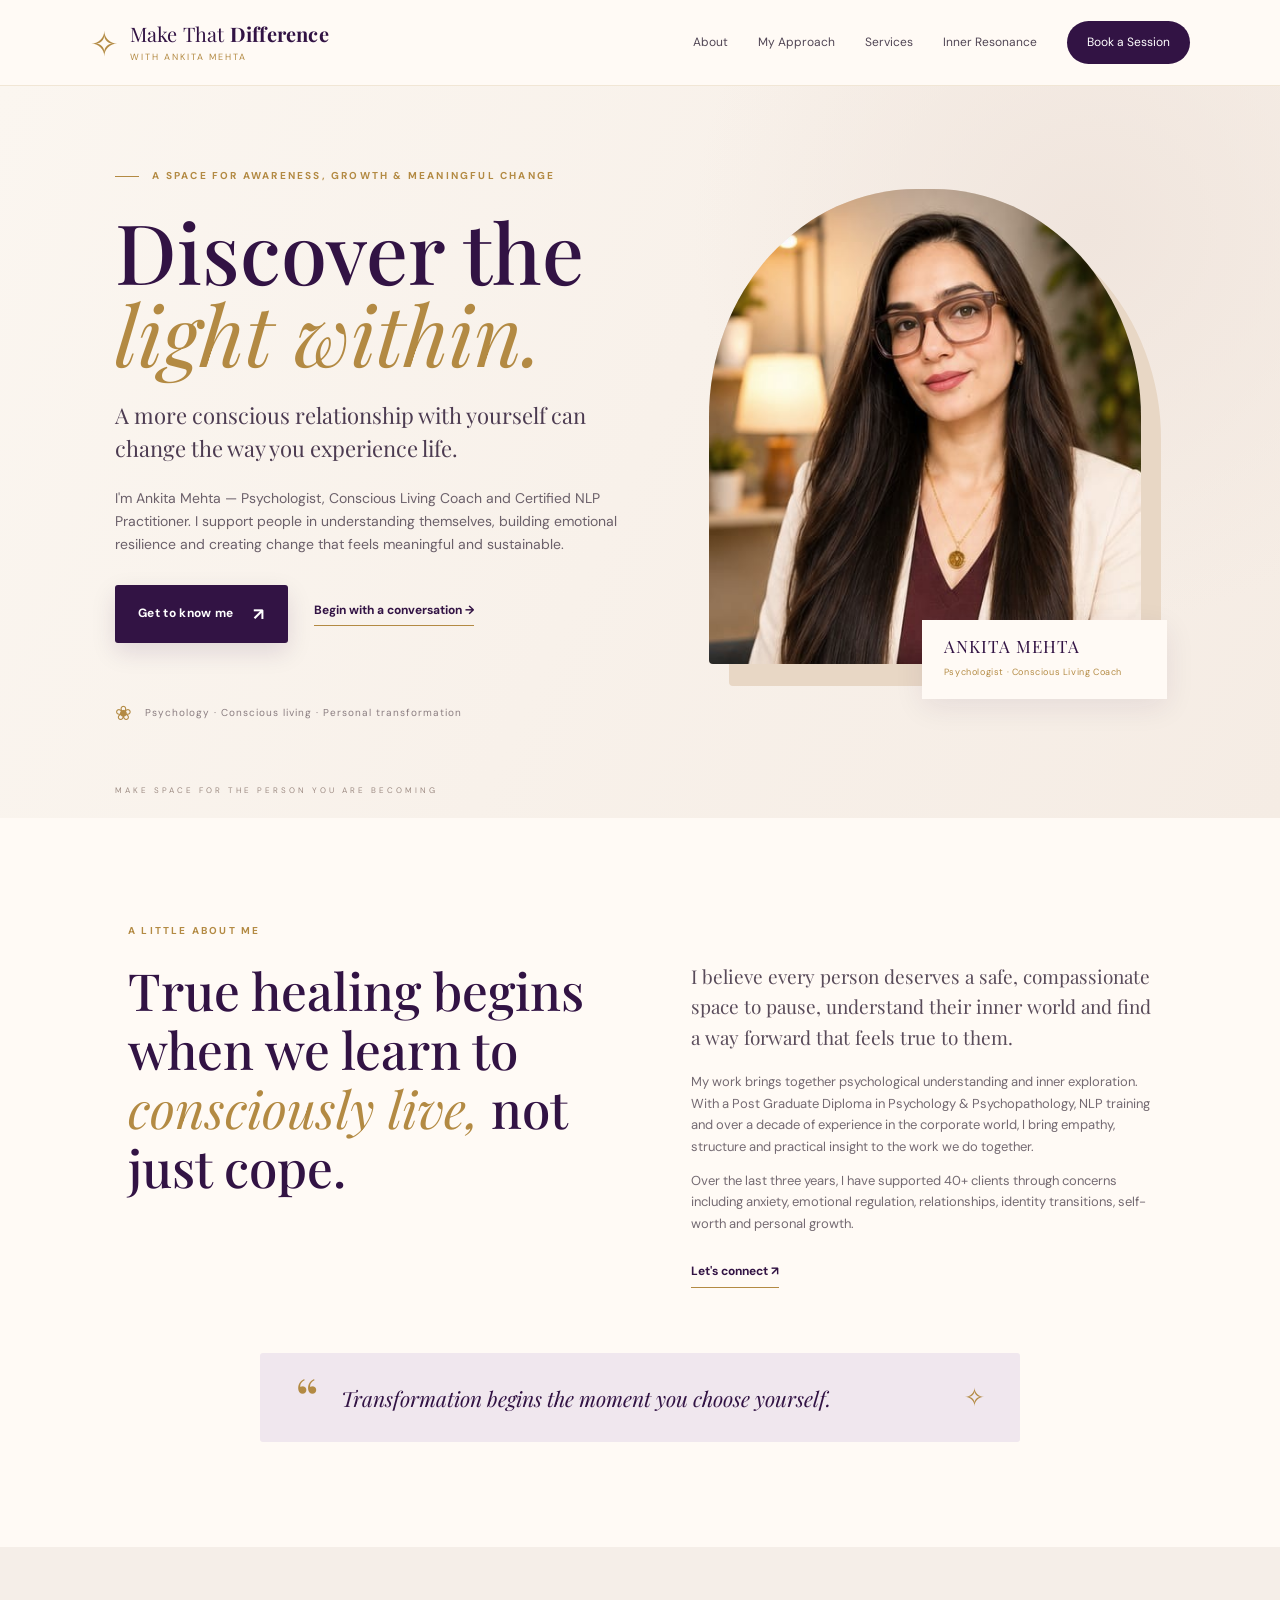
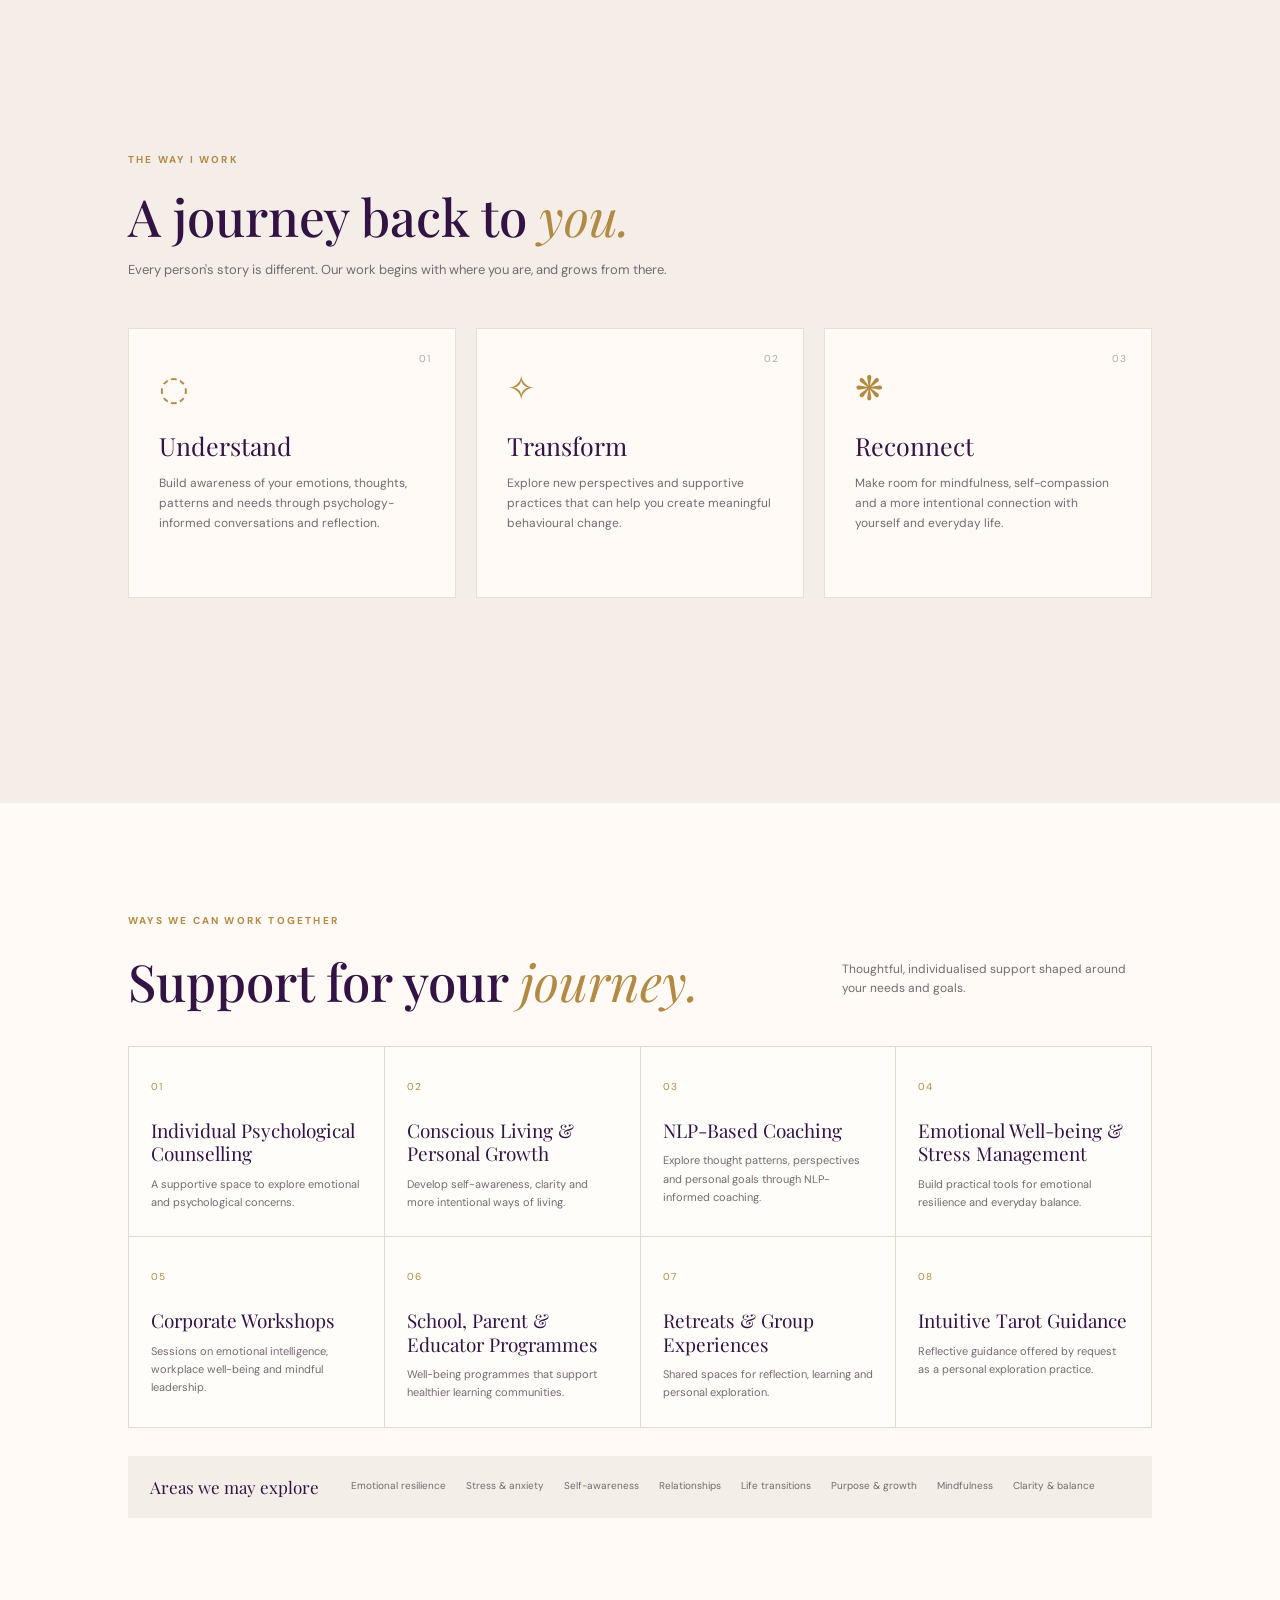
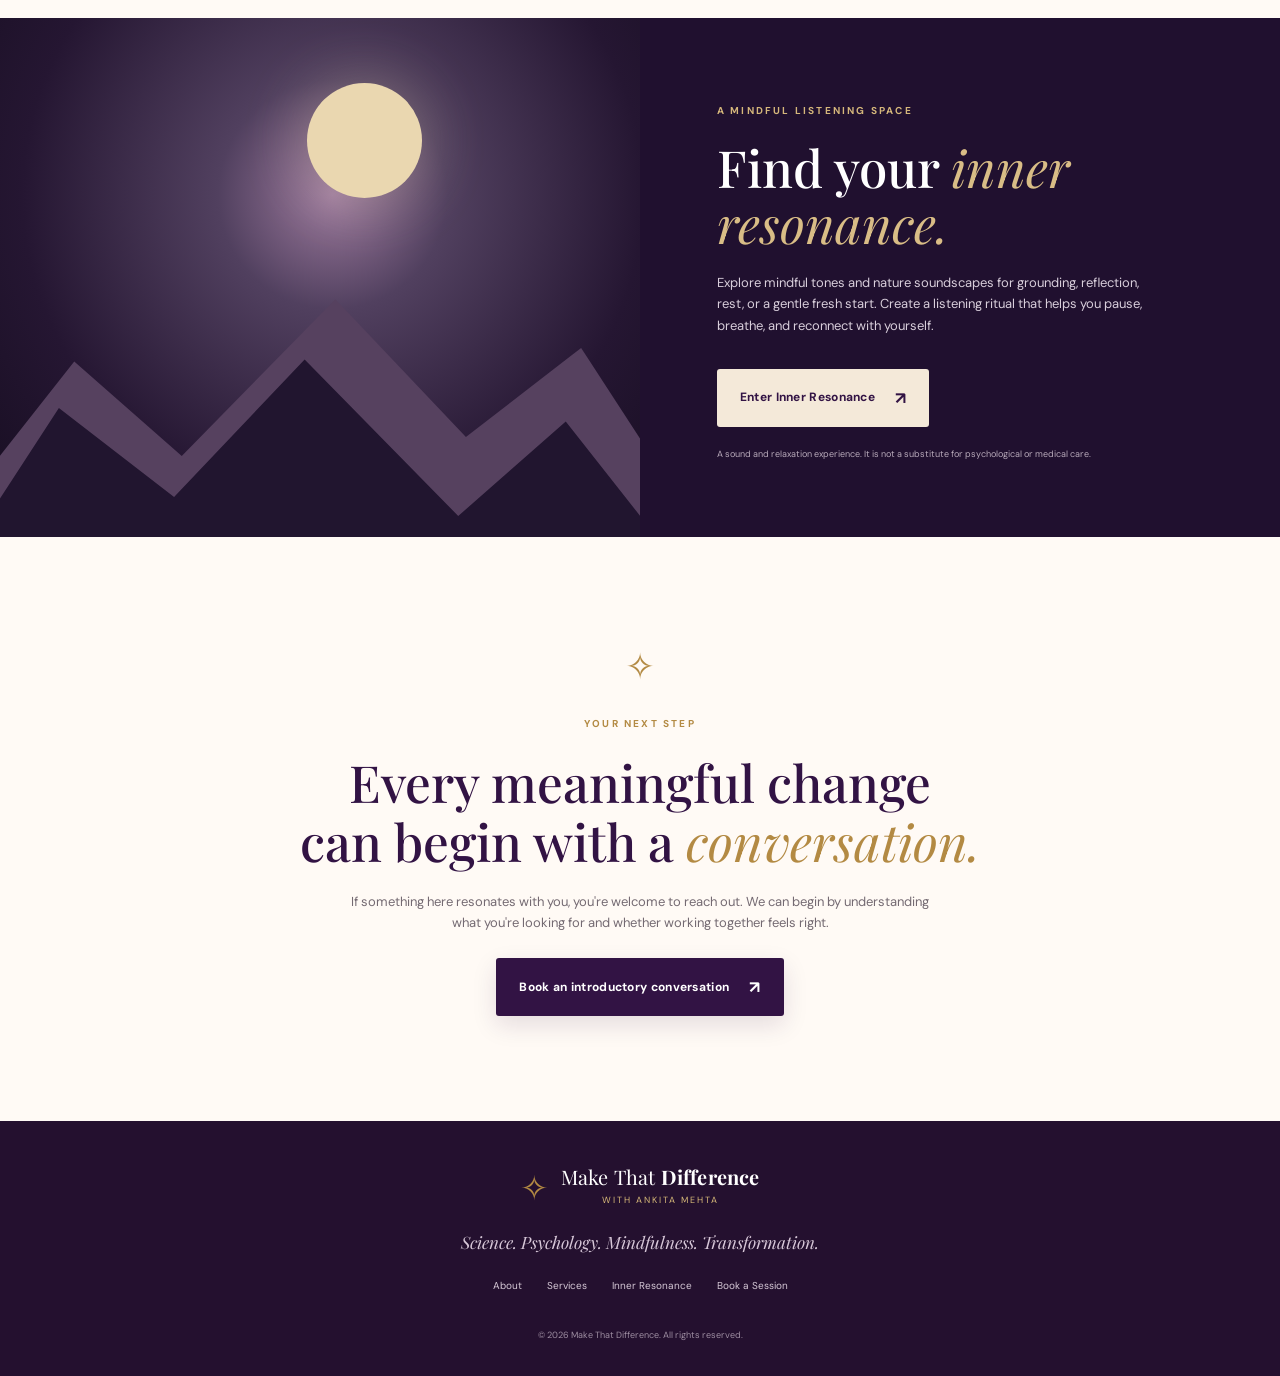
==== index.html @ 9e971b2a "Add files via upload" ====
<!doctype html>
<html lang="en">
<head>
  <meta charset="utf-8">
  <meta name="viewport" content="width=device-width, initial-scale=1">
  <meta name="theme-color" content="#f7f0e9">
  <meta name="description" content="Make That Difference with Ankita Mehta — psychologist, conscious living coach and certified NLP practitioner. Explore counselling, coaching and mindful sound experiences.">
  <title>Make That Difference | Ankita Mehta</title>
  <link rel="preconnect" href="https://fonts.googleapis.com">
  <link rel="preconnect" href="https://fonts.gstatic.com" crossorigin>
  <link href="https://fonts.googleapis.com/css2?family=DM+Sans:wght@400;500;600;700&family=Playfair+Display:wght@400;500;600;700&display=swap" rel="stylesheet">
  <link rel="stylesheet" href="styles.css">
</head>
<body>
<header class="site-header">
  <a class="brand" href="#home" aria-label="Make That Difference home">
    <span class="brand-mark">✧</span><span>Make That <b>Difference</b><small>WITH ANKITA MEHTA</small></span>
  </a>
  <button class="menu-toggle" aria-label="Open menu" aria-expanded="false">☰</button>
  <nav class="nav">
    <a href="#about">About</a><a href="#approach">My Approach</a><a href="#services">Services</a><a href="#inner-resonance">Inner Resonance</a>
    <a class="nav-cta" href="#" data-booking>Book a Session</a>
  </nav>
</header>

<main id="home">
  <section class="hero">
    <div class="hero-copy">
      <p class="eyebrow"><span></span> A space for awareness, growth & meaningful change</p>
      <h1>Discover the<br><em>light within.</em></h1>
      <p class="hero-lead">A more conscious relationship with yourself can change the way you experience life.</p>
      <p class="hero-intro">I'm Ankita Mehta — Psychologist, Conscious Living Coach and Certified NLP Practitioner. I support people in understanding themselves, building emotional resilience and creating change that feels meaningful and sustainable.</p>
      <div class="hero-actions"><a class="button button-primary" href="#about">Get to know me <span>↗</span></a><a class="text-link" href="#" data-booking>Begin with a conversation <span>→</span></a></div>
      <div class="hero-note"><span class="tiny-lotus">❀</span> Psychology · Conscious living · Personal transformation</div>
    </div>
    <div class="hero-visual">
      <div class="portrait-frame"><img src="ankita-portrait.jpg" alt="Ankita Mehta, psychologist and conscious living coach"></div>
      <div class="portrait-caption"><span>ANKITA MEHTA</span><small>Psychologist · Conscious Living Coach</small></div>
      <div class="gold-orbit"></div>
    </div>
    <div class="hero-bottom-mark">MAKE SPACE FOR THE PERSON YOU ARE BECOMING</div>
  </section>

  <section class="intro-section section-wrap" id="about">
    <div class="section-kicker">A LITTLE ABOUT ME</div>
    <div class="intro-grid">
      <h2>True healing begins when we learn to <em>consciously live,</em> not just cope.</h2>
      <div class="intro-text">
        <p>I believe every person deserves a safe, compassionate space to pause, understand their inner world and find a way forward that feels true to them.</p>
        <p>My work brings together psychological understanding and inner exploration. With a Post Graduate Diploma in Psychology &amp; Psychopathology, NLP training and over a decade of experience in the corporate world, I bring empathy, structure and practical insight to the work we do together.</p>
        <p>Over the last three years, I have supported 40+ clients through concerns including anxiety, emotional regulation, relationships, identity transitions, self-worth and personal growth.</p>
        <a class="underlined-link" href="#" data-booking>Let's connect <span>↗</span></a>
      </div>
    </div>
    <div class="quote-band"><span>“</span><p>Transformation begins the moment you choose yourself.</p><span class="quote-flower">✧</span></div>
  </section>

  <section class="approach-section" id="approach">
    <div class="section-wrap">
      <div class="section-kicker">THE WAY I WORK</div>
      <h2 class="section-title">A journey back to <em>you.</em></h2>
      <p class="section-subtitle">Every person's story is different. Our work begins with where you are, and grows from there.</p>
      <div class="pillars">
        <article class="pillar"><div class="pillar-number">01</div><div class="pillar-icon">◌</div><h3>Understand</h3><p>Build awareness of your emotions, thoughts, patterns and needs through psychology-informed conversations and reflection.</p></article>
        <article class="pillar"><div class="pillar-number">02</div><div class="pillar-icon">✧</div><h3>Transform</h3><p>Explore new perspectives and supportive practices that can help you create meaningful behavioural change.</p></article>
        <article class="pillar"><div class="pillar-number">03</div><div class="pillar-icon">❋</div><h3>Reconnect</h3><p>Make room for mindfulness, self-compassion and a more intentional connection with yourself and everyday life.</p></article>
      </div>
    </div>
  </section>

  <section class="services-section section-wrap" id="services">
    <div class="section-kicker">WAYS WE CAN WORK TOGETHER</div>
    <div class="services-heading"><h2>Support for your <em>journey.</em></h2><p>Thoughtful, individualised support shaped around your needs and goals.</p></div>
    <div class="service-grid">
      <article class="service-card"><span>01</span><h3>Individual Psychological Counselling</h3><p>A supportive space to explore emotional and psychological concerns.</p></article>
      <article class="service-card"><span>02</span><h3>Conscious Living &amp; Personal Growth</h3><p>Develop self-awareness, clarity and more intentional ways of living.</p></article>
      <article class="service-card"><span>03</span><h3>NLP-Based Coaching</h3><p>Explore thought patterns, perspectives and personal goals through NLP-informed coaching.</p></article>
      <article class="service-card"><span>04</span><h3>Emotional Well-being &amp; Stress Management</h3><p>Build practical tools for emotional resilience and everyday balance.</p></article>
      <article class="service-card"><span>05</span><h3>Corporate Workshops</h3><p>Sessions on emotional intelligence, workplace well-being and mindful leadership.</p></article>
      <article class="service-card"><span>06</span><h3>School, Parent &amp; Educator Programmes</h3><p>Well-being programmes that support healthier learning communities.</p></article>
      <article class="service-card"><span>07</span><h3>Retreats &amp; Group Experiences</h3><p>Shared spaces for reflection, learning and personal exploration.</p></article>
      <article class="service-card"><span>08</span><h3>Intuitive Tarot Guidance</h3><p>Reflective guidance offered by request as a personal exploration practice.</p></article>
    </div>
    <div class="support-strip"><b>Areas we may explore</b><span>Emotional resilience</span><span>Stress &amp; anxiety</span><span>Self-awareness</span><span>Relationships</span><span>Life transitions</span><span>Purpose &amp; growth</span><span>Mindfulness</span><span>Clarity &amp; balance</span></div>
  </section>

  <section class="resonance-section" id="inner-resonance">
    <div class="resonance-art" aria-hidden="true"><div class="moon"></div><div class="mountain mountain-back"></div><div class="mountain mountain-front"></div></div>
    <div class="resonance-copy">
      <div class="section-kicker light">A MINDFUL LISTENING SPACE</div>
      <h2>Find your <em>inner resonance.</em></h2>
      <p>Explore mindful tones and nature soundscapes for grounding, reflection, rest, or a gentle fresh start. Create a listening ritual that helps you pause, breathe, and reconnect with yourself.</p>
      <a class="button button-light" href="inner-resonance/">Enter Inner Resonance <span>↗</span></a>
      <small>A sound and relaxation experience. It is not a substitute for psychological or medical care.</small>
    </div>
  </section>

  <section class="closing-section section-wrap">
    <div class="closing-flower">✧</div><div class="section-kicker">YOUR NEXT STEP</div>
    <h2>Every meaningful change<br>can begin with a <em>conversation.</em></h2>
    <p>If something here resonates with you, you're welcome to reach out. We can begin by understanding what you're looking for and whether working together feels right.</p>
    <a class="button button-primary" href="#" data-booking>Book an introductory conversation <span>↗</span></a>
  </section>
</main>

<footer class="site-footer">
  <a class="brand footer-brand" href="#home"><span class="brand-mark">✧</span><span>Make That <b>Difference</b><small>WITH ANKITA MEHTA</small></span></a>
  <p>Science. Psychology. Mindfulness. Transformation.</p>
  <div class="footer-links"><a href="#about">About</a><a href="#services">Services</a><a href="inner-resonance/">Inner Resonance</a><a href="#" data-booking>Book a Session</a></div>
  <small>© <span id="year"></span> Make That Difference. All rights reserved.</small>
</footer>
<script src="site-config.js"></script>
<script src="script.js"></script>
</body>
</html>
---- styles.css ----
:root{--cream:#f8f2eb;--paper:#fffaf5;--plum:#321344;--plum2:#4c2860;--gold:#b38a43;--ink:#33283a;--muted:#746a72;--line:#e7d8c7}
*{box-sizing:border-box}html{scroll-behavior:smooth}body{margin:0;background:var(--paper);color:var(--ink);font-family:"DM Sans",sans-serif;line-height:1.65}a{color:inherit;text-decoration:none}.site-header{height:86px;padding:0 7vw;display:flex;align-items:center;justify-content:space-between;background:rgba(255,250,245,.94);position:sticky;top:0;z-index:20;border-bottom:1px solid rgba(179,138,67,.18);backdrop-filter:blur(12px)}.brand{display:flex;align-items:center;gap:12px;color:var(--plum);font-family:"Playfair Display",serif;font-size:20px;line-height:1.05;letter-spacing:.2px}.brand b{font-weight:700}.brand small{display:block;font:9px "DM Sans",sans-serif;letter-spacing:2px;margin-top:7px;color:var(--gold)}.brand-mark{font-size:34px;color:var(--gold)}.nav{display:flex;align-items:center;gap:30px;font-size:12px;color:#514655}.nav a:hover,.text-link:hover{color:var(--gold)}.nav-cta{padding:12px 20px;background:var(--plum);color:white!important;border-radius:30px}.menu-toggle{display:none;background:none;border:0;font-size:24px;color:var(--plum)}
.hero{min-height:670px;padding:72px 9vw 88px;display:grid;grid-template-columns:1.05fr .95fr;align-items:center;gap:6vw;position:relative;overflow:hidden;background:radial-gradient(circle at 85% 20%,#f0e5dd 0,transparent 32%),linear-gradient(115deg,#fbf6f0,#f5ece4)}.hero-copy{max-width:600px;position:relative;z-index:2}.eyebrow,.section-kicker{font-size:10px;letter-spacing:2.2px;text-transform:uppercase;color:var(--gold);font-weight:700}.eyebrow span{display:inline-block;width:24px;height:1px;background:var(--gold);vertical-align:middle;margin-right:9px}.hero h1{font:clamp(56px,6.5vw,88px)/.99 "Playfair Display",serif;color:var(--plum);font-weight:500;margin:25px 0}.hero h1 em,.section-title em,.services-heading em,.resonance-copy h2 em,.closing-section h2 em{color:var(--gold);font-weight:400}.hero-lead{font:22px/1.5 "Playfair Display",serif;max-width:510px;color:#4c3b51}.hero-intro{font-size:14px;color:#6b606a;max-width:520px;margin:20px 0 28px}.hero-actions{display:flex;align-items:center;gap:26px;flex-wrap:wrap}.button{display:inline-flex;align-items:center;gap:20px;padding:15px 23px;border-radius:3px;font-size:12px;font-weight:700;letter-spacing:.3px;transition:.2s}.button span{font-size:17px}.button-primary{background:var(--plum);color:white;box-shadow:0 9px 24px #32134420}.button-primary:hover{background:var(--plum2);transform:translateY(-2px)}.text-link,.underlined-link{font-size:12px;font-weight:700;color:var(--plum);border-bottom:1px solid var(--gold);padding-bottom:5px}.hero-note{margin-top:54px;color:#8a7d80;font-size:10px;letter-spacing:1px}.tiny-lotus{font-size:20px;color:var(--gold);vertical-align:middle;margin-right:8px}.hero-visual{height:510px;position:relative;max-width:450px;width:100%;justify-self:center}.portrait-frame{position:absolute;inset:0 18px 35px 0;overflow:hidden;border-radius:48% 48% 4px 4px;background:#e5d7cb;box-shadow:20px 22px 0 #e8d7c5}.portrait-frame img{width:100%;height:100%;object-fit:cover;object-position:48% 20%;filter:saturate(.9)}.portrait-caption{position:absolute;bottom:0;right:-8px;background:var(--paper);padding:15px 22px;box-shadow:0 8px 30px #32134415;color:var(--plum);min-width:245px}.portrait-caption span{display:block;font:17px "Playfair Display",serif;letter-spacing:1px}.portrait-caption small{font-size:9px;color:var(--gold);letter-spacing:.6px}.gold-orbit{position:absolute;z-index:-1;width:470px;height:470px;border:1px solid #c5a56c;right:-80px;top:25px;border-radius:50%}.hero-bottom-mark{position:absolute;bottom:20px;left:9vw;color:#9d8b83;font-size:8px;letter-spacing:3px}
.section-wrap{padding:105px 10vw}.intro-section{background:var(--paper)}.intro-grid{display:grid;grid-template-columns:1fr 1fr;gap:8vw;margin-top:22px}.intro-grid h2,.section-title,.services-heading h2,.closing-section h2{font:clamp(34px,4vw,53px)/1.15 "Playfair Display",serif;font-weight:500;color:var(--plum);margin:0}.intro-grid h2 em{color:var(--gold);font-weight:400}.intro-text{font-size:13px;color:var(--muted)}.intro-text p:first-child{font:19px/1.6 "Playfair Display",serif;color:#594b5a;margin-top:0}.underlined-link{display:inline-block;margin-top:15px}.quote-band{margin:65px auto 0;max-width:760px;padding:24px 35px;display:flex;align-items:center;gap:22px;background:#f0e7ee;color:var(--plum);border-radius:3px}.quote-band>span:first-child{font:58px "Playfair Display",serif;line-height:.7;color:var(--gold)}.quote-band p{font:italic 21px "Playfair Display",serif;margin:0}.quote-flower{margin-left:auto;color:var(--gold);font-size:25px}
.approach-section{background:#f5eee8;padding:100px 0}.section-title{margin:18px 0 10px}.section-subtitle{font-size:13px;color:var(--muted);max-width:570px}.pillars{display:grid;grid-template-columns:repeat(3,1fr);gap:20px;margin-top:48px}.pillar{background:#fffaf5;padding:32px 30px 34px;min-height:270px;position:relative;border:1px solid #eadfd5}.pillar-number{position:absolute;right:24px;top:22px;font-size:10px;color:#b7a89c;letter-spacing:1px}.pillar-icon{font-size:34px;color:var(--gold);height:56px}.pillar h3{font:25px "Playfair Display",serif;color:var(--plum);margin:12px 0}.pillar p{font-size:12px;color:var(--muted);margin:0}
.services-section{padding-top:110px;padding-bottom:100px}.services-heading{display:flex;align-items:end;justify-content:space-between;gap:25px;margin:18px 0 35px}.services-heading p{max-width:310px;font-size:12px;color:var(--muted)}.service-grid{display:grid;grid-template-columns:repeat(4,1fr);border-top:1px solid var(--line);border-left:1px solid var(--line)}.service-card{min-height:190px;padding:25px 22px;border-right:1px solid var(--line);border-bottom:1px solid var(--line);background:#fffdf9;transition:.2s}.service-card:hover{background:#f7eff4}.service-card span{font-size:10px;color:var(--gold);letter-spacing:1px}.service-card h3{font:19px/1.25 "Playfair Display",serif;color:var(--plum);margin:20px 0 9px}.service-card p{font-size:11px;color:var(--muted);margin:0}.support-strip{margin-top:28px;padding:20px 22px;background:#f4eee8;display:flex;flex-wrap:wrap;align-items:center;gap:12px 20px;font-size:10px;color:#746a72}.support-strip b{color:var(--plum);font:17px "Playfair Display",serif;margin-right:12px}
.resonance-section{background:#20102f;color:white;display:grid;grid-template-columns:1fr 1fr;min-height:430px;overflow:hidden}.resonance-art{position:relative;min-height:430px;background:radial-gradient(circle at 52% 34%,#9c7a9d 0,#51405f 24%,#251632 65%,#160d20 100%);overflow:hidden}.moon{position:absolute;width:115px;height:115px;border-radius:50%;background:#ead7b0;top:65px;left:48%;box-shadow:0 0 65px #ead7b055}.mountain{position:absolute;bottom:-50px;width:120%;height:270px;left:-10%;clip-path:polygon(0 100%,18% 35%,32% 70%,52% 12%,69% 63%,84% 30%,100% 100%)}.mountain-back{background:#56415f;bottom:0}.mountain-front{background:#21152f;bottom:-60px;transform:scaleX(-1)}.resonance-copy{padding:85px 10vw 75px 6vw;align-self:center}.section-kicker.light{color:#d5b77b}.resonance-copy h2{font:clamp(36px,4vw,54px)/1.1 "Playfair Display",serif;font-weight:500;margin:20px 0}.resonance-copy h2 em{color:#d9bd86}.resonance-copy p{font-size:13px;color:#d8cedb;max-width:470px}.button-light{background:#f4e9d9;color:var(--plum);margin:20px 0}.resonance-copy small{display:block;color:#b8aaba;font-size:9px;max-width:400px}
.closing-section{text-align:center;max-width:950px;margin:auto;padding-top:100px;padding-bottom:105px}.closing-flower{font-size:36px;color:var(--gold);margin-bottom:20px}.closing-section h2{margin:20px 0}.closing-section>p{max-width:590px;margin:20px auto 25px;font-size:13px;color:var(--muted)}.site-footer{background:#24102f;color:#f9f0e8;padding:45px 9vw 30px;text-align:center}.footer-brand{justify-content:center;color:#fff}.footer-brand small{color:#d6b878}.site-footer>p{font:italic 17px "Playfair Display",serif;color:#d7c7d8;margin:25px 0}.footer-links{display:flex;justify-content:center;gap:25px;flex-wrap:wrap;font-size:10px;color:#d6c9d7;margin:25px 0}.site-footer>small{font-size:9px;color:#9d8da1}
@media(max-width:900px){.site-header{padding:0 5vw}.nav{gap:15px}.hero{padding-left:7vw;padding-right:7vw;gap:3vw}.section-wrap{padding-left:7vw;padding-right:7vw}.service-grid{grid-template-columns:repeat(2,1fr)}.resonance-copy{padding-right:7vw}.hero-visual{height:440px}}
@media(max-width:650px){.site-header{height:72px}.brand{font-size:17px}.brand-mark{font-size:29px}.menu-toggle{display:block}.nav{display:none;position:absolute;top:71px;left:0;right:0;background:#fffaf5;padding:18px 7vw 25px;flex-direction:column;align-items:stretch;border-bottom:1px solid var(--line);gap:16px}.nav.open{display:flex}.nav-cta{text-align:center}.hero{display:flex;flex-direction:column;padding:55px 7vw 70px;gap:42px}.hero h1{font-size:58px;margin:20px 0}.hero-lead{font-size:19px}.hero-visual{height:410px;width:min(100%,370px);margin:0 auto}.portrait-frame{inset:0 13px 30px 0}.gold-orbit{width:350px;height:350px;right:-35px;top:35px}.hero-bottom-mark{left:7vw;font-size:7px}.hero-note{margin-top:35px}.section-wrap{padding:72px 7vw}.intro-grid{grid-template-columns:1fr;gap:20px}.intro-grid h2,.section-title,.services-heading h2,.closing-section h2{font-size:38px}.quote-band{margin-top:38px;padding:20px;gap:12px}.quote-band p{font-size:17px}.approach-section{padding:75px 0}.pillars{grid-template-columns:1fr;gap:12px;margin-top:30px}.pillar{min-height:0;padding:25px}.services-heading{display:block}.services-heading p{margin-top:12px}.service-grid{grid-template-columns:1fr 1fr}.service-card{min-height:180px;padding:18px 15px}.service-card h3{font-size:17px}.support-strip{gap:10px}.support-strip b{width:100%}.resonance-section{grid-template-columns:1fr}.resonance-art{min-height:270px}.resonance-copy{padding:55px 7vw 65px}.resonance-copy h2{font-size:42px}.closing-section{padding-top:75px;padding-bottom:75px}.site-footer{padding:40px 7vw 25px}.footer-links{gap:14px 20px}}
@media(max-width:380px){.service-grid{grid-template-columns:1fr}.hero h1{font-size:52px}.hero-visual{height:360px}}
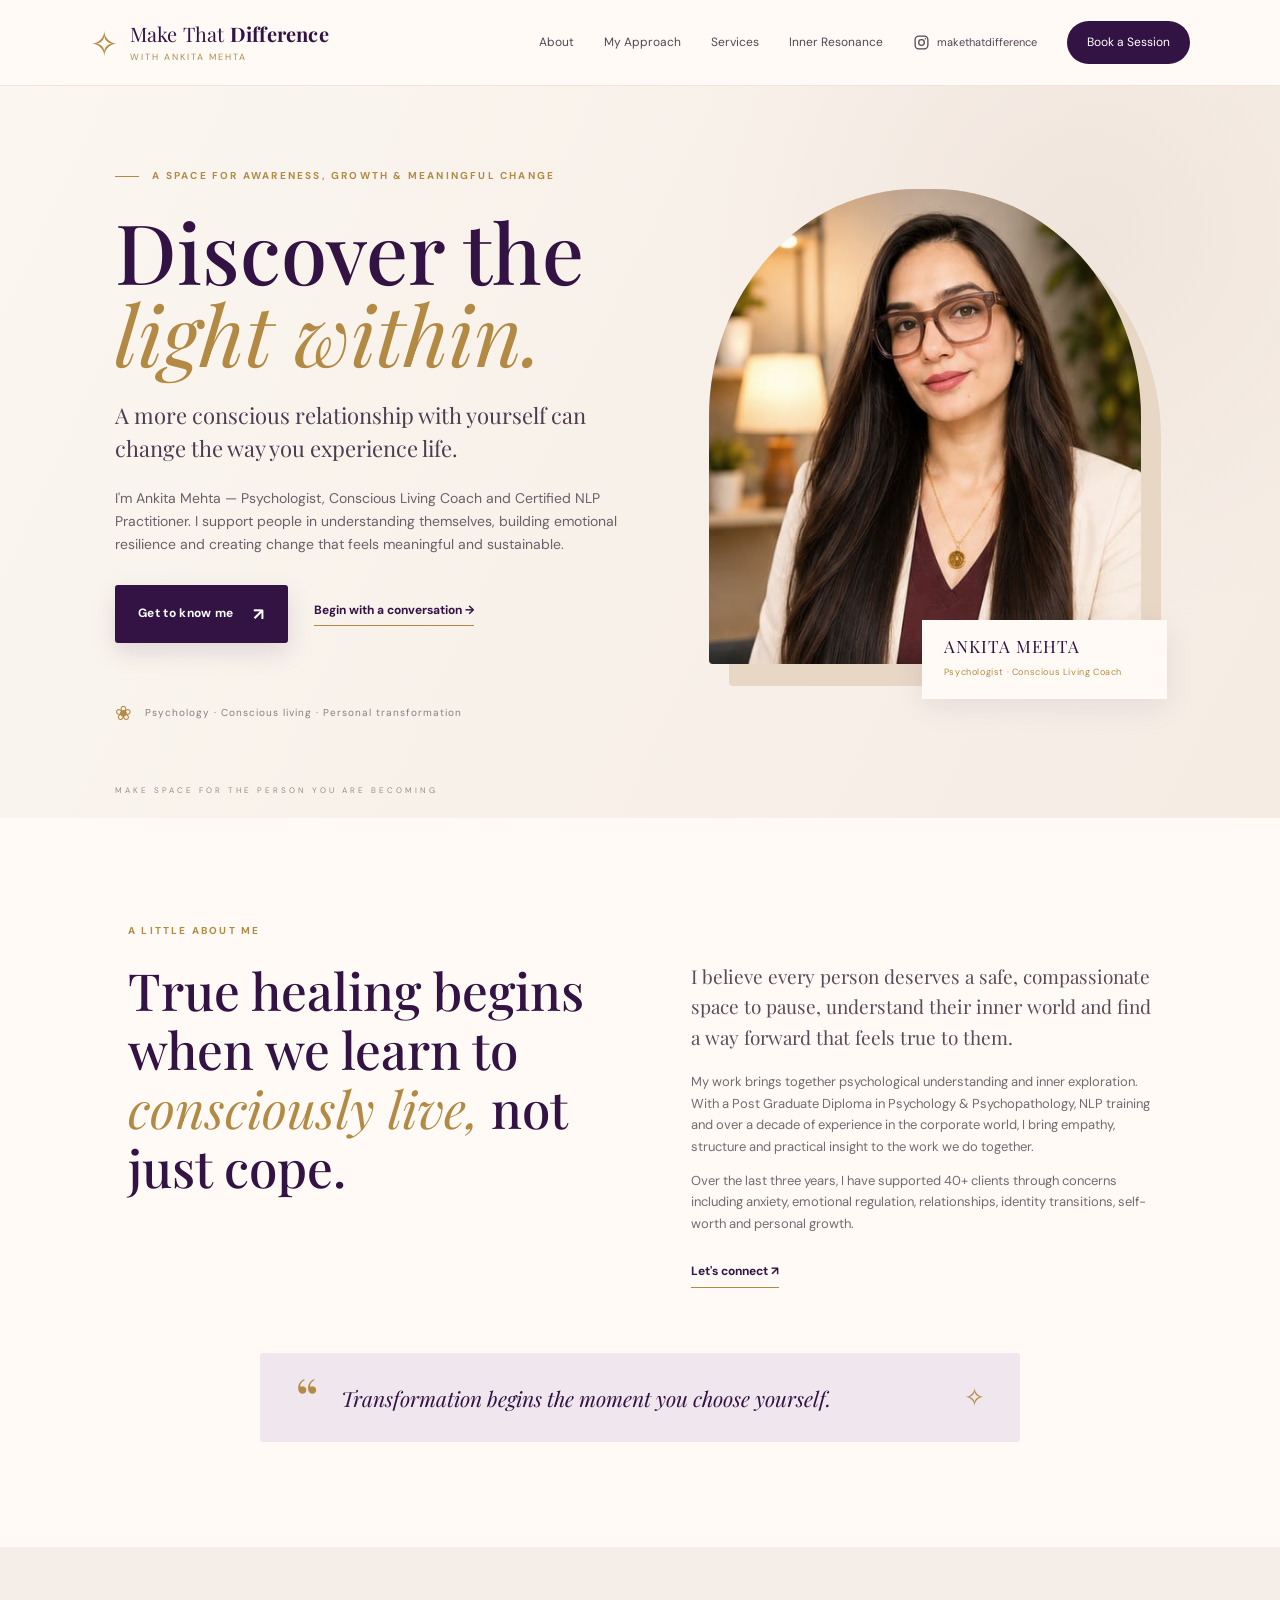
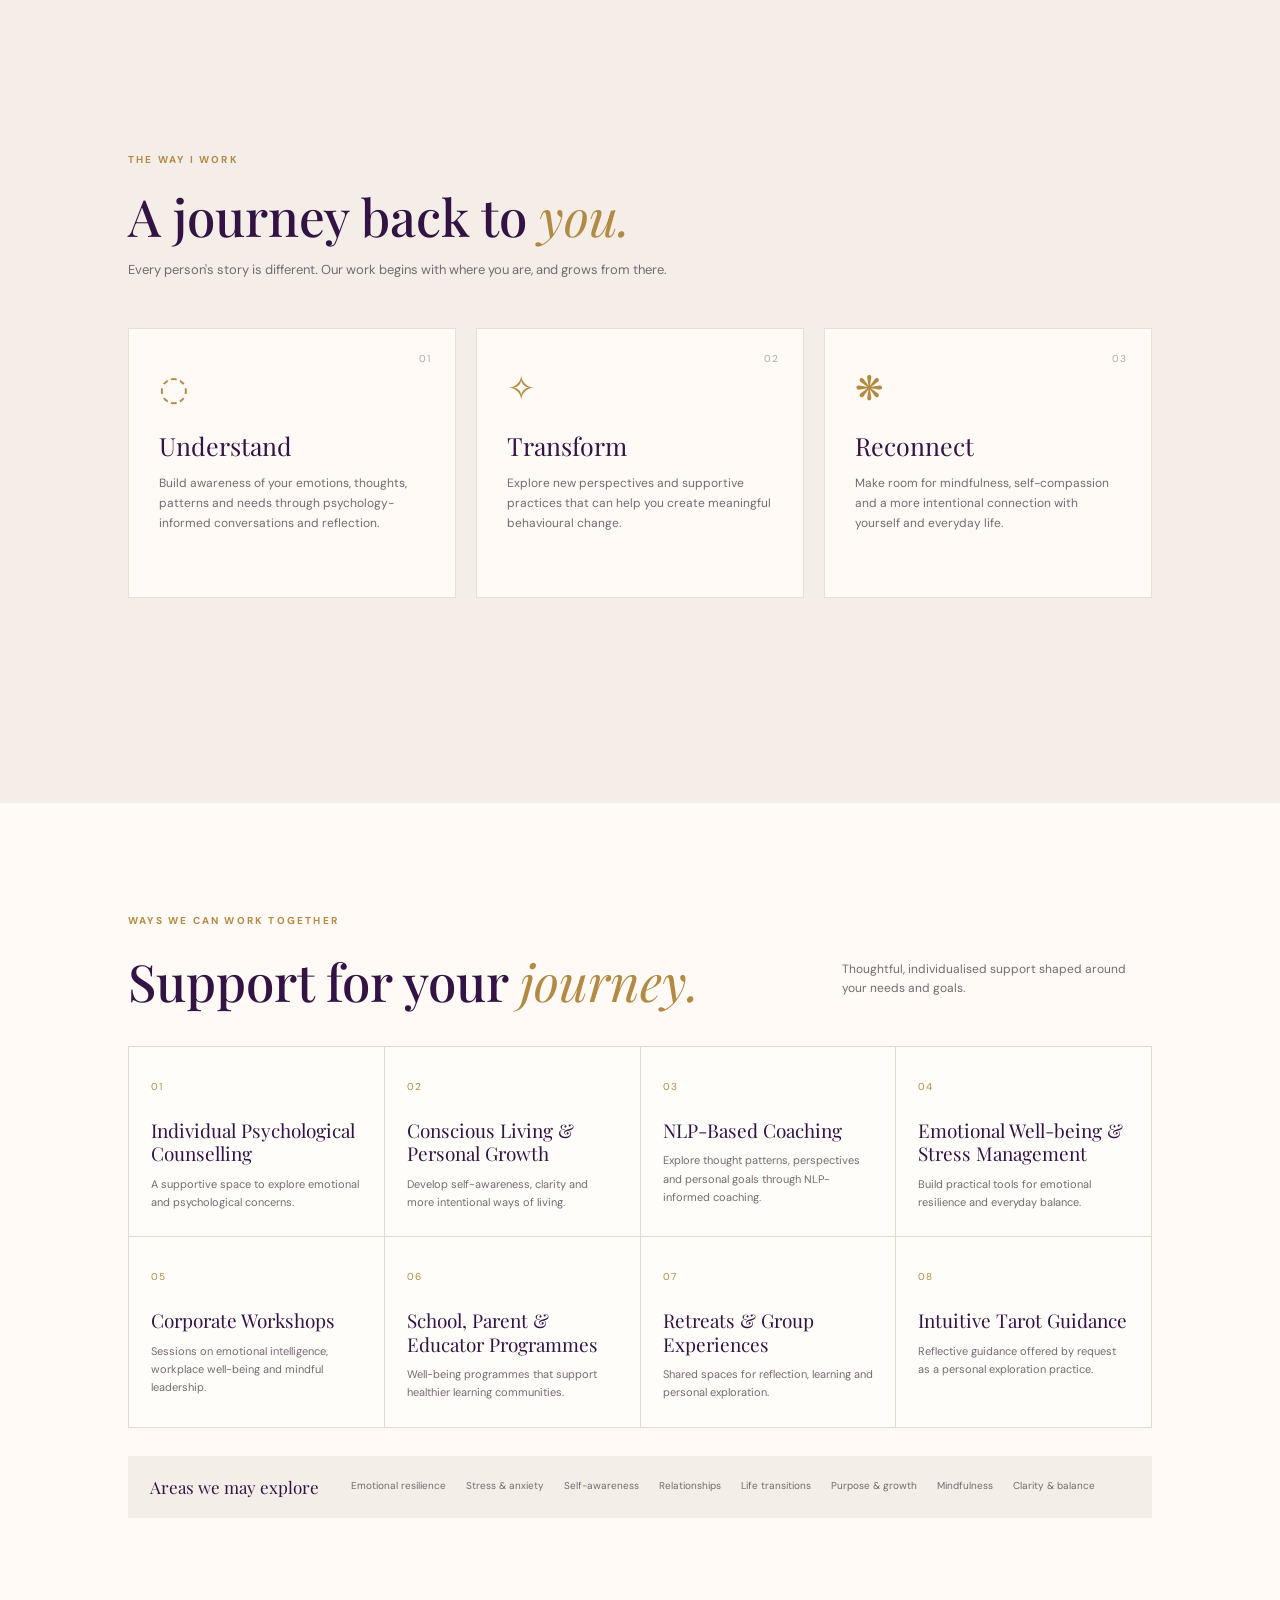
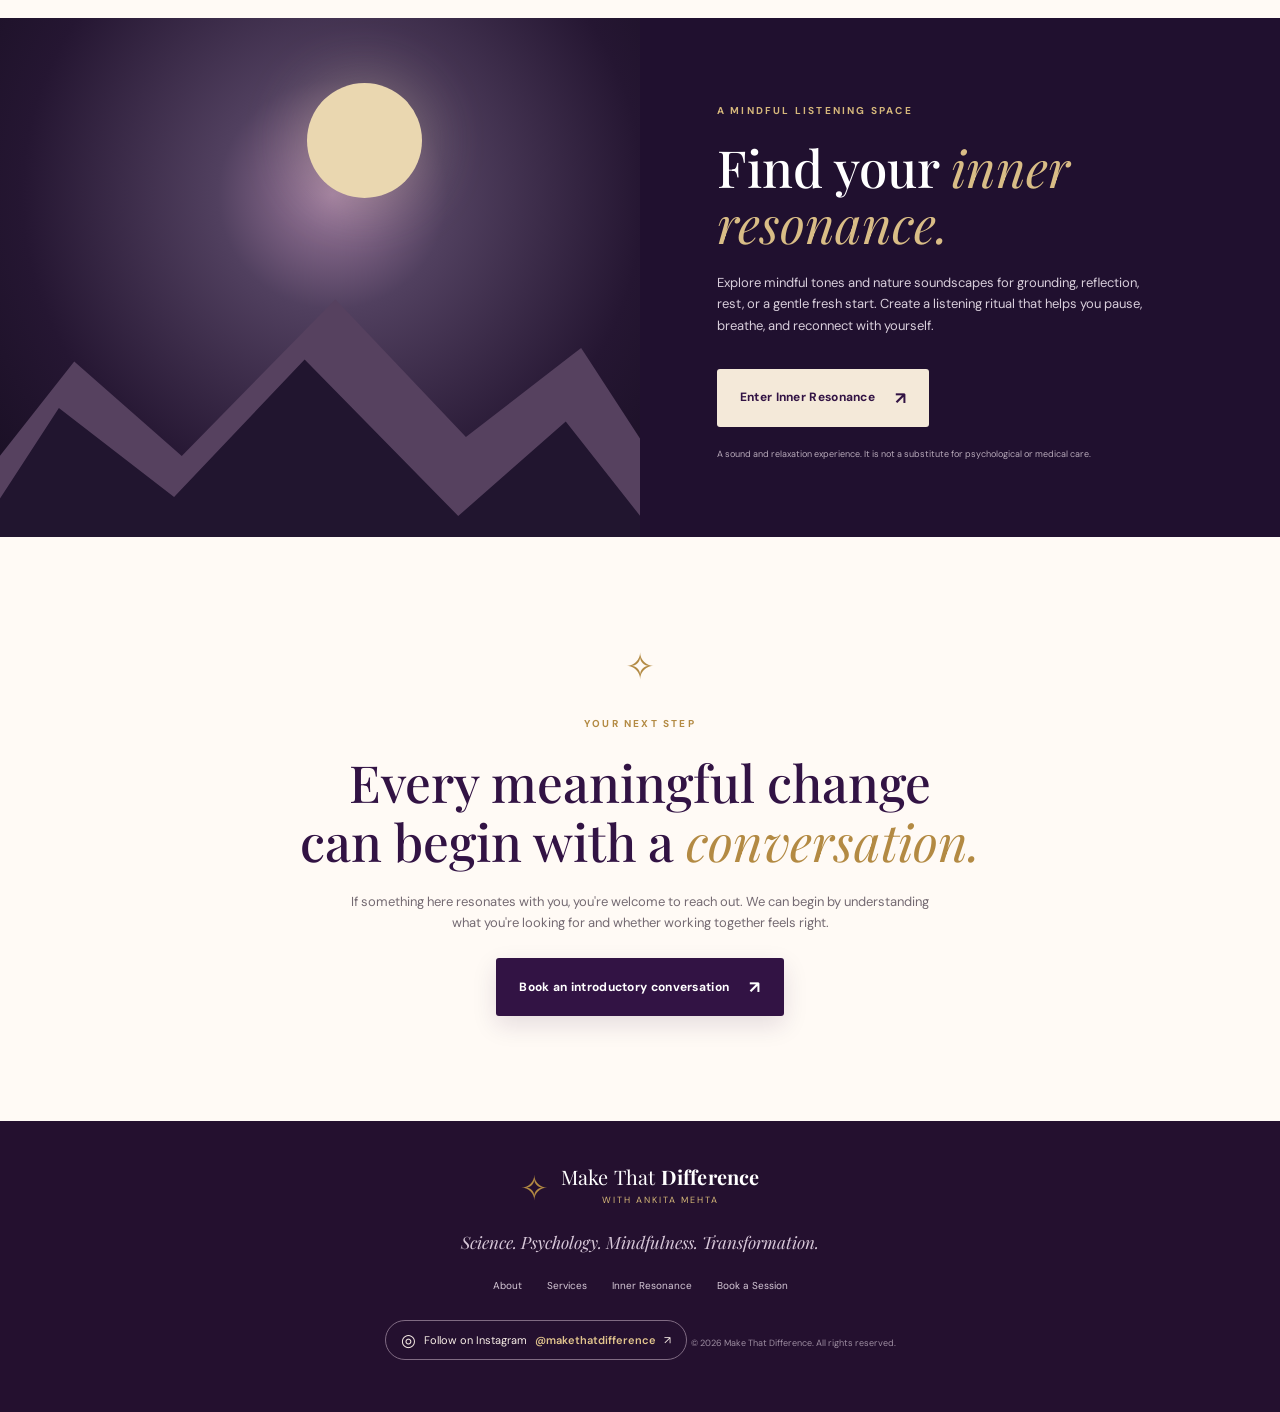
==== commit c26273d5: "Add files via upload" ====
--- a/index.html
+++ b/index.html
@@ -19,6 +19,10 @@
   <button class="menu-toggle" aria-label="Open menu" aria-expanded="false">☰</button>
   <nav class="nav">
     <a href="#about">About</a><a href="#approach">My Approach</a><a href="#services">Services</a><a href="#inner-resonance">Inner Resonance</a>
+    <a class="instagram-nav" href="https://www.instagram.com/makethatdifference/" target="_blank" rel="noopener noreferrer" aria-label="Visit Instagram @makethatdifference">
+      <svg viewBox="0 0 24 24" aria-hidden="true" focusable="false"><rect x="3" y="3" width="18" height="18" rx="5"/><circle cx="12" cy="12" r="4"/><circle class="instagram-dot" cx="17.5" cy="6.8" r="1"/></svg>
+      <span>makethatdifference</span>
+    </a>
     <a class="nav-cta" href="#" data-booking>Book a Session</a>
   </nav>
 </header>
@@ -107,6 +111,7 @@
   <a class="brand footer-brand" href="#home"><span class="brand-mark">✧</span><span>Make That <b>Difference</b><small>WITH ANKITA MEHTA</small></span></a>
   <p>Science. Psychology. Mindfulness. Transformation.</p>
   <div class="footer-links"><a href="#about">About</a><a href="#services">Services</a><a href="inner-resonance/">Inner Resonance</a><a href="#" data-booking>Book a Session</a></div>
+  <a class="instagram-link" href="https://www.instagram.com/makethatdifference/" target="_blank" rel="noopener noreferrer" aria-label="Visit Make That Difference on Instagram"><span class="instagram-icon" aria-hidden="true">◎</span> Follow on Instagram <b>@makethatdifference</b> <span aria-hidden="true">↗</span></a>
   <small>© <span id="year"></span> Make That Difference. All rights reserved.</small>
 </footer>
 <script src="site-config.js"></script>
--- a/styles.css
+++ b/styles.css
@@ -1,11 +1,11 @@
  :root{--cream:#f8f2eb;--paper:#fffaf5;--plum:#321344;--plum2:#4c2860;--gold:#b38a43;--ink:#33283a;--muted:#746a72;--line:#e7d8c7}
-*{box-sizing:border-box}html{scroll-behavior:smooth}body{margin:0;background:var(--paper);color:var(--ink);font-family:"DM Sans",sans-serif;line-height:1.65}a{color:inherit;text-decoration:none}.site-header{height:86px;padding:0 7vw;display:flex;align-items:center;justify-content:space-between;background:rgba(255,250,245,.94);position:sticky;top:0;z-index:20;border-bottom:1px solid rgba(179,138,67,.18);backdrop-filter:blur(12px)}.brand{display:flex;align-items:center;gap:12px;color:var(--plum);font-family:"Playfair Display",serif;font-size:20px;line-height:1.05;letter-spacing:.2px}.brand b{font-weight:700}.brand small{display:block;font:9px "DM Sans",sans-serif;letter-spacing:2px;margin-top:7px;color:var(--gold)}.brand-mark{font-size:34px;color:var(--gold)}.nav{display:flex;align-items:center;gap:30px;font-size:12px;color:#514655}.nav a:hover,.text-link:hover{color:var(--gold)}.nav-cta{padding:12px 20px;background:var(--plum);color:white!important;border-radius:30px}.menu-toggle{display:none;background:none;border:0;font-size:24px;color:var(--plum)}
+*{box-sizing:border-box}html{scroll-behavior:smooth}body{margin:0;background:var(--paper);color:var(--ink);font-family:"DM Sans",sans-serif;line-height:1.65}a{color:inherit;text-decoration:none}.site-header{height:86px;padding:0 7vw;display:flex;align-items:center;justify-content:space-between;background:rgba(255,250,245,.94);position:sticky;top:0;z-index:20;border-bottom:1px solid rgba(179,138,67,.18);backdrop-filter:blur(12px)}.brand{display:flex;align-items:center;gap:12px;color:var(--plum);font-family:"Playfair Display",serif;font-size:20px;line-height:1.05;letter-spacing:.2px}.brand b{font-weight:700}.brand small{display:block;font:9px "DM Sans",sans-serif;letter-spacing:2px;margin-top:7px;color:var(--gold)}.brand-mark{font-size:34px;color:var(--gold)}.nav{display:flex;align-items:center;gap:30px;font-size:12px;color:#514655}.nav a:hover,.text-link:hover{color:var(--gold)}.instagram-nav{display:inline-flex;align-items:center;gap:7px;white-space:nowrap;font-size:11px;color:#514655}.instagram-nav svg{width:17px;height:17px;fill:none;stroke:currentColor;stroke-width:1.8;stroke-linecap:round;stroke-linejoin:round}.instagram-nav svg .instagram-dot{fill:currentColor;stroke:none}.instagram-nav:hover{color:var(--gold)}.nav-cta{padding:12px 20px;background:var(--plum);color:white!important;border-radius:30px}.menu-toggle{display:none;background:none;border:0;font-size:24px;color:var(--plum)}
 .hero{min-height:670px;padding:72px 9vw 88px;display:grid;grid-template-columns:1.05fr .95fr;align-items:center;gap:6vw;position:relative;overflow:hidden;background:radial-gradient(circle at 85% 20%,#f0e5dd 0,transparent 32%),linear-gradient(115deg,#fbf6f0,#f5ece4)}.hero-copy{max-width:600px;position:relative;z-index:2}.eyebrow,.section-kicker{font-size:10px;letter-spacing:2.2px;text-transform:uppercase;color:var(--gold);font-weight:700}.eyebrow span{display:inline-block;width:24px;height:1px;background:var(--gold);vertical-align:middle;margin-right:9px}.hero h1{font:clamp(56px,6.5vw,88px)/.99 "Playfair Display",serif;color:var(--plum);font-weight:500;margin:25px 0}.hero h1 em,.section-title em,.services-heading em,.resonance-copy h2 em,.closing-section h2 em{color:var(--gold);font-weight:400}.hero-lead{font:22px/1.5 "Playfair Display",serif;max-width:510px;color:#4c3b51}.hero-intro{font-size:14px;color:#6b606a;max-width:520px;margin:20px 0 28px}.hero-actions{display:flex;align-items:center;gap:26px;flex-wrap:wrap}.button{display:inline-flex;align-items:center;gap:20px;padding:15px 23px;border-radius:3px;font-size:12px;font-weight:700;letter-spacing:.3px;transition:.2s}.button span{font-size:17px}.button-primary{background:var(--plum);color:white;box-shadow:0 9px 24px #32134420}.button-primary:hover{background:var(--plum2);transform:translateY(-2px)}.text-link,.underlined-link{font-size:12px;font-weight:700;color:var(--plum);border-bottom:1px solid var(--gold);padding-bottom:5px}.hero-note{margin-top:54px;color:#8a7d80;font-size:10px;letter-spacing:1px}.tiny-lotus{font-size:20px;color:var(--gold);vertical-align:middle;margin-right:8px}.hero-visual{height:510px;position:relative;max-width:450px;width:100%;justify-self:center}.portrait-frame{position:absolute;inset:0 18px 35px 0;overflow:hidden;border-radius:48% 48% 4px 4px;background:#e5d7cb;box-shadow:20px 22px 0 #e8d7c5}.portrait-frame img{width:100%;height:100%;object-fit:cover;object-position:48% 20%;filter:saturate(.9)}.portrait-caption{position:absolute;bottom:0;right:-8px;background:var(--paper);padding:15px 22px;box-shadow:0 8px 30px #32134415;color:var(--plum);min-width:245px}.portrait-caption span{display:block;font:17px "Playfair Display",serif;letter-spacing:1px}.portrait-caption small{font-size:9px;color:var(--gold);letter-spacing:.6px}.gold-orbit{position:absolute;z-index:-1;width:470px;height:470px;border:1px solid #c5a56c;right:-80px;top:25px;border-radius:50%}.hero-bottom-mark{position:absolute;bottom:20px;left:9vw;color:#9d8b83;font-size:8px;letter-spacing:3px}
 .section-wrap{padding:105px 10vw}.intro-section{background:var(--paper)}.intro-grid{display:grid;grid-template-columns:1fr 1fr;gap:8vw;margin-top:22px}.intro-grid h2,.section-title,.services-heading h2,.closing-section h2{font:clamp(34px,4vw,53px)/1.15 "Playfair Display",serif;font-weight:500;color:var(--plum);margin:0}.intro-grid h2 em{color:var(--gold);font-weight:400}.intro-text{font-size:13px;color:var(--muted)}.intro-text p:first-child{font:19px/1.6 "Playfair Display",serif;color:#594b5a;margin-top:0}.underlined-link{display:inline-block;margin-top:15px}.quote-band{margin:65px auto 0;max-width:760px;padding:24px 35px;display:flex;align-items:center;gap:22px;background:#f0e7ee;color:var(--plum);border-radius:3px}.quote-band>span:first-child{font:58px "Playfair Display",serif;line-height:.7;color:var(--gold)}.quote-band p{font:italic 21px "Playfair Display",serif;margin:0}.quote-flower{margin-left:auto;color:var(--gold);font-size:25px}
 .approach-section{background:#f5eee8;padding:100px 0}.section-title{margin:18px 0 10px}.section-subtitle{font-size:13px;color:var(--muted);max-width:570px}.pillars{display:grid;grid-template-columns:repeat(3,1fr);gap:20px;margin-top:48px}.pillar{background:#fffaf5;padding:32px 30px 34px;min-height:270px;position:relative;border:1px solid #eadfd5}.pillar-number{position:absolute;right:24px;top:22px;font-size:10px;color:#b7a89c;letter-spacing:1px}.pillar-icon{font-size:34px;color:var(--gold);height:56px}.pillar h3{font:25px "Playfair Display",serif;color:var(--plum);margin:12px 0}.pillar p{font-size:12px;color:var(--muted);margin:0}
 .services-section{padding-top:110px;padding-bottom:100px}.services-heading{display:flex;align-items:end;justify-content:space-between;gap:25px;margin:18px 0 35px}.services-heading p{max-width:310px;font-size:12px;color:var(--muted)}.service-grid{display:grid;grid-template-columns:repeat(4,1fr);border-top:1px solid var(--line);border-left:1px solid var(--line)}.service-card{min-height:190px;padding:25px 22px;border-right:1px solid var(--line);border-bottom:1px solid var(--line);background:#fffdf9;transition:.2s}.service-card:hover{background:#f7eff4}.service-card span{font-size:10px;color:var(--gold);letter-spacing:1px}.service-card h3{font:19px/1.25 "Playfair Display",serif;color:var(--plum);margin:20px 0 9px}.service-card p{font-size:11px;color:var(--muted);margin:0}.support-strip{margin-top:28px;padding:20px 22px;background:#f4eee8;display:flex;flex-wrap:wrap;align-items:center;gap:12px 20px;font-size:10px;color:#746a72}.support-strip b{color:var(--plum);font:17px "Playfair Display",serif;margin-right:12px}
 .resonance-section{background:#20102f;color:white;display:grid;grid-template-columns:1fr 1fr;min-height:430px;overflow:hidden}.resonance-art{position:relative;min-height:430px;background:radial-gradient(circle at 52% 34%,#9c7a9d 0,#51405f 24%,#251632 65%,#160d20 100%);overflow:hidden}.moon{position:absolute;width:115px;height:115px;border-radius:50%;background:#ead7b0;top:65px;left:48%;box-shadow:0 0 65px #ead7b055}.mountain{position:absolute;bottom:-50px;width:120%;height:270px;left:-10%;clip-path:polygon(0 100%,18% 35%,32% 70%,52% 12%,69% 63%,84% 30%,100% 100%)}.mountain-back{background:#56415f;bottom:0}.mountain-front{background:#21152f;bottom:-60px;transform:scaleX(-1)}.resonance-copy{padding:85px 10vw 75px 6vw;align-self:center}.section-kicker.light{color:#d5b77b}.resonance-copy h2{font:clamp(36px,4vw,54px)/1.1 "Playfair Display",serif;font-weight:500;margin:20px 0}.resonance-copy h2 em{color:#d9bd86}.resonance-copy p{font-size:13px;color:#d8cedb;max-width:470px}.button-light{background:#f4e9d9;color:var(--plum);margin:20px 0}.resonance-copy small{display:block;color:#b8aaba;font-size:9px;max-width:400px}
-.closing-section{text-align:center;max-width:950px;margin:auto;padding-top:100px;padding-bottom:105px}.closing-flower{font-size:36px;color:var(--gold);margin-bottom:20px}.closing-section h2{margin:20px 0}.closing-section>p{max-width:590px;margin:20px auto 25px;font-size:13px;color:var(--muted)}.site-footer{background:#24102f;color:#f9f0e8;padding:45px 9vw 30px;text-align:center}.footer-brand{justify-content:center;color:#fff}.footer-brand small{color:#d6b878}.site-footer>p{font:italic 17px "Playfair Display",serif;color:#d7c7d8;margin:25px 0}.footer-links{display:flex;justify-content:center;gap:25px;flex-wrap:wrap;font-size:10px;color:#d6c9d7;margin:25px 0}.site-footer>small{font-size:9px;color:#9d8da1}
+.closing-section{text-align:center;max-width:950px;margin:auto;padding-top:100px;padding-bottom:105px}.closing-flower{font-size:36px;color:var(--gold);margin-bottom:20px}.closing-section h2{margin:20px 0}.closing-section>p{max-width:590px;margin:20px auto 25px;font-size:13px;color:var(--muted)}.site-footer{background:#24102f;color:#f9f0e8;padding:45px 9vw 30px;text-align:center}.footer-brand{justify-content:center;color:#fff}.footer-brand small{color:#d6b878}.site-footer>p{font:italic 17px "Playfair Display",serif;color:#d7c7d8;margin:25px 0}.footer-links{display:flex;justify-content:center;gap:25px;flex-wrap:wrap;font-size:10px;color:#d6c9d7;margin:25px 0}.instagram-link{display:inline-flex;align-items:center;justify-content:center;gap:8px;margin:0 auto 22px;padding:10px 15px;border:1px solid #806b83;border-radius:30px;color:#f8eee7;text-decoration:none;font-size:11px;transition:background .2s,border-color .2s}.instagram-link:hover{background:#ffffff12;border-color:#d6b878}.instagram-link b{color:#e2c58e;font-weight:600}.instagram-icon{font-size:17px;line-height:1}.site-footer>small{font-size:9px;color:#9d8da1}
 @media(max-width:900px){.site-header{padding:0 5vw}.nav{gap:15px}.hero{padding-left:7vw;padding-right:7vw;gap:3vw}.section-wrap{padding-left:7vw;padding-right:7vw}.service-grid{grid-template-columns:repeat(2,1fr)}.resonance-copy{padding-right:7vw}.hero-visual{height:440px}}
-@media(max-width:650px){.site-header{height:72px}.brand{font-size:17px}.brand-mark{font-size:29px}.menu-toggle{display:block}.nav{display:none;position:absolute;top:71px;left:0;right:0;background:#fffaf5;padding:18px 7vw 25px;flex-direction:column;align-items:stretch;border-bottom:1px solid var(--line);gap:16px}.nav.open{display:flex}.nav-cta{text-align:center}.hero{display:flex;flex-direction:column;padding:55px 7vw 70px;gap:42px}.hero h1{font-size:58px;margin:20px 0}.hero-lead{font-size:19px}.hero-visual{height:410px;width:min(100%,370px);margin:0 auto}.portrait-frame{inset:0 13px 30px 0}.gold-orbit{width:350px;height:350px;right:-35px;top:35px}.hero-bottom-mark{left:7vw;font-size:7px}.hero-note{margin-top:35px}.section-wrap{padding:72px 7vw}.intro-grid{grid-template-columns:1fr;gap:20px}.intro-grid h2,.section-title,.services-heading h2,.closing-section h2{font-size:38px}.quote-band{margin-top:38px;padding:20px;gap:12px}.quote-band p{font-size:17px}.approach-section{padding:75px 0}.pillars{grid-template-columns:1fr;gap:12px;margin-top:30px}.pillar{min-height:0;padding:25px}.services-heading{display:block}.services-heading p{margin-top:12px}.service-grid{grid-template-columns:1fr 1fr}.service-card{min-height:180px;padding:18px 15px}.service-card h3{font-size:17px}.support-strip{gap:10px}.support-strip b{width:100%}.resonance-section{grid-template-columns:1fr}.resonance-art{min-height:270px}.resonance-copy{padding:55px 7vw 65px}.resonance-copy h2{font-size:42px}.closing-section{padding-top:75px;padding-bottom:75px}.site-footer{padding:40px 7vw 25px}.footer-links{gap:14px 20px}}
+@media(max-width:650px){.site-header{height:72px}.brand{font-size:17px}.brand-mark{font-size:29px}.menu-toggle{display:block}.nav{display:none;position:absolute;top:71px;left:0;right:0;background:#fffaf5;padding:18px 7vw 25px;flex-direction:column;align-items:stretch;border-bottom:1px solid var(--line);gap:16px}.nav.open{display:flex}.nav-cta{text-align:center}.instagram-nav{align-self:flex-start;font-size:13px}.instagram-nav svg{width:19px;height:19px}.hero{display:flex;flex-direction:column;padding:55px 7vw 70px;gap:42px}.hero h1{font-size:58px;margin:20px 0}.hero-lead{font-size:19px}.hero-visual{height:410px;width:min(100%,370px);margin:0 auto}.portrait-frame{inset:0 13px 30px 0}.gold-orbit{width:350px;height:350px;right:-35px;top:35px}.hero-bottom-mark{left:7vw;font-size:7px}.hero-note{margin-top:35px}.section-wrap{padding:72px 7vw}.intro-grid{grid-template-columns:1fr;gap:20px}.intro-grid h2,.section-title,.services-heading h2,.closing-section h2{font-size:38px}.quote-band{margin-top:38px;padding:20px;gap:12px}.quote-band p{font-size:17px}.approach-section{padding:75px 0}.pillars{grid-template-columns:1fr;gap:12px;margin-top:30px}.pillar{min-height:0;padding:25px}.services-heading{display:block}.services-heading p{margin-top:12px}.service-grid{grid-template-columns:1fr 1fr}.service-card{min-height:180px;padding:18px 15px}.service-card h3{font-size:17px}.support-strip{gap:10px}.support-strip b{width:100%}.resonance-section{grid-template-columns:1fr}.resonance-art{min-height:270px}.resonance-copy{padding:55px 7vw 65px}.resonance-copy h2{font-size:42px}.closing-section{padding-top:75px;padding-bottom:75px}.site-footer{padding:40px 7vw 25px}.footer-links{gap:14px 20px}}
 @media(max-width:380px){.service-grid{grid-template-columns:1fr}.hero h1{font-size:52px}.hero-visual{height:360px}}
